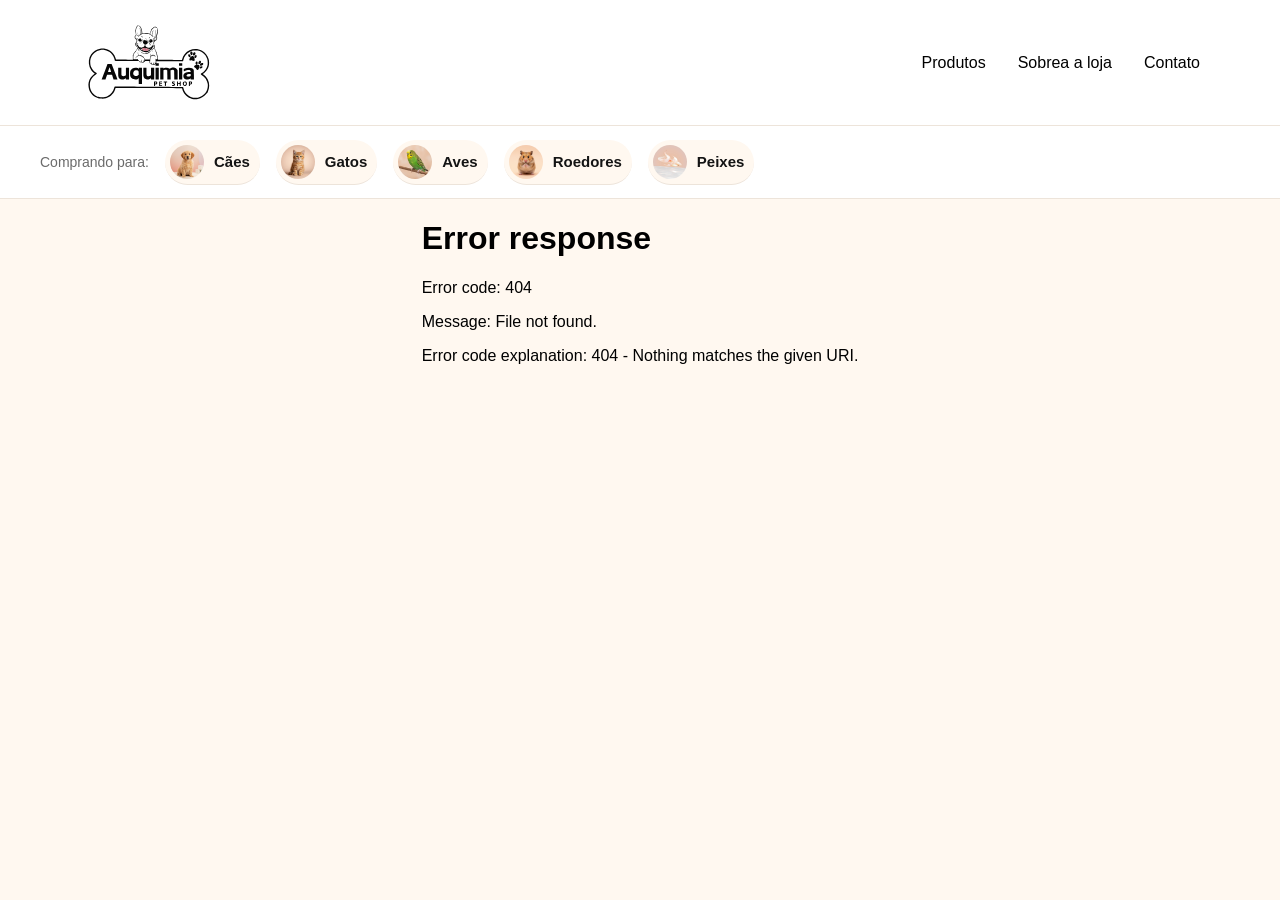
==== produtos.html @ 5ba9a5be "Pagina de produtos" ====
<!DOCTYPE html>
<html lang="en">
<head>
    <meta charset="UTF-8">
    <meta name="viewport" content="width=device-width, initial-scale=1.0">
    <title>Auquimia - Produtos</title>
    <link rel="stylesheet" href="css/main.css">
    <link rel="stylesheet" href="css/produtos.css">
    <link rel="shortcut icon" href="img/paw.svg" type="image/x-icon">
</head>
<body>
    <div id="header"> </div>

    <div id="selecAnim" class="txtPqCinz">Comprando para:
        <div class="anim"><img src="img/icones_selec/caes.png" alt=""> Cães</div>
        <div class="anim"><img src="img/icones_selec/gatos.png" alt=""> Gatos</div>
        <div class="anim"><img src="img/icones_selec/aves.png" alt=""> Aves</div>
        <div class="anim"><img src="img/icones_selec/roedores.png" alt=""> Roedores</div>
        <div class="anim"><img src="img/icones_selec/peixes.jpg" alt=""> Peixes</div>
    </div>

    <div id="footer"> </div>
    <script src="js/headerFooter.js"></script>
</body>
</html>
---- css/main.css ----
:root{
    --preto:     #141414;
    --coral:     #ff7a59;
    --coralEsc:  #e85c3a;
    --areia:     #fff8f0;
    --branco:    #ffffff;
    --borda:     #ede4da;
    --texto:     #2b2b2b;
    --textoSuav: #6b6b6b;
    --verde:     #2ec4b6;

}
body{
    background-color: var(--areia);
    margin: 0;
    font-family: "Inter", sans-serif;
    display: flex;
    flex-direction: column;
    justify-content: center;
    align-items: center;

}
.tituloGrande{
    font-size: 40px;
    font-weight: bold;
}
.tituloSecao{
    font-size: 28px;
    font-weight: bold;
}
.subtitulo{
    font-size: 20px;
    font-weight: 600;
}
.textocinza{
    font-size: 18px;
    color: var(--textoSuav);
}
.txtPqCinz{
    font-size: 14px;
    font-weight: 500;
    color: var(--textoSuav);
}
.miniText{
    color: var(--textoSuav);
    font-size: 13px;
}
.textoOrange{
    font-size: 16px;
    color: var(--coral);
}
.logo_selc {
    display: flex;
    justify-content: center;
    
    & img{
        width: 160px;
        height: 101px;
    }
}

.space20{
    height: 20px;
    width:  0px;
}

#header{
    display: flex;
    align-items: center;
    background-color: var(--branco);
    height: 125px;
    width: 100%;
    border-bottom-width: 1px;
    border-bottom-style: solid;
    border-bottom-color: var(--borda);
        & img{
            padding-left: 80px;
            height: 79.67px;
            width: 138.23px;
        };
        & #menu{
            padding-right: 80px;
            margin-left: auto;
            display: flex;
            gap: 32px;
            & div{
                float: left;
            }
        }
    

}
#footer{

}
---- css/produtos.css ----
#selecAnim{
    height: 72px;
    width: 100%;
    background-color: var(--branco);
    display: flex;
    align-items: center;
    border-bottom-width: 1px;
    border-bottom-style: solid;
    border-bottom-color: var(--borda);
    padding-left: 80px;
    gap: 16px;
}
.anim{
    width: fit-content;
    height: 44px;
    background-color: var(--areia);
    border-radius: 50px 50px 50px 50px;
    display: flex;
    align-items: center;
    gap: 10px;
    padding: 0px 10px 0px 5px;
    border-bottom-width: 1px;
    border-bottom-style: solid;
    border-bottom-color: var(--borda);
    font-size: 15px;
    font-weight: 600;
    color: var(--preto);
    & img{
        width: 34px;
        height: 34px;
        border-radius: 50%;
    }
}
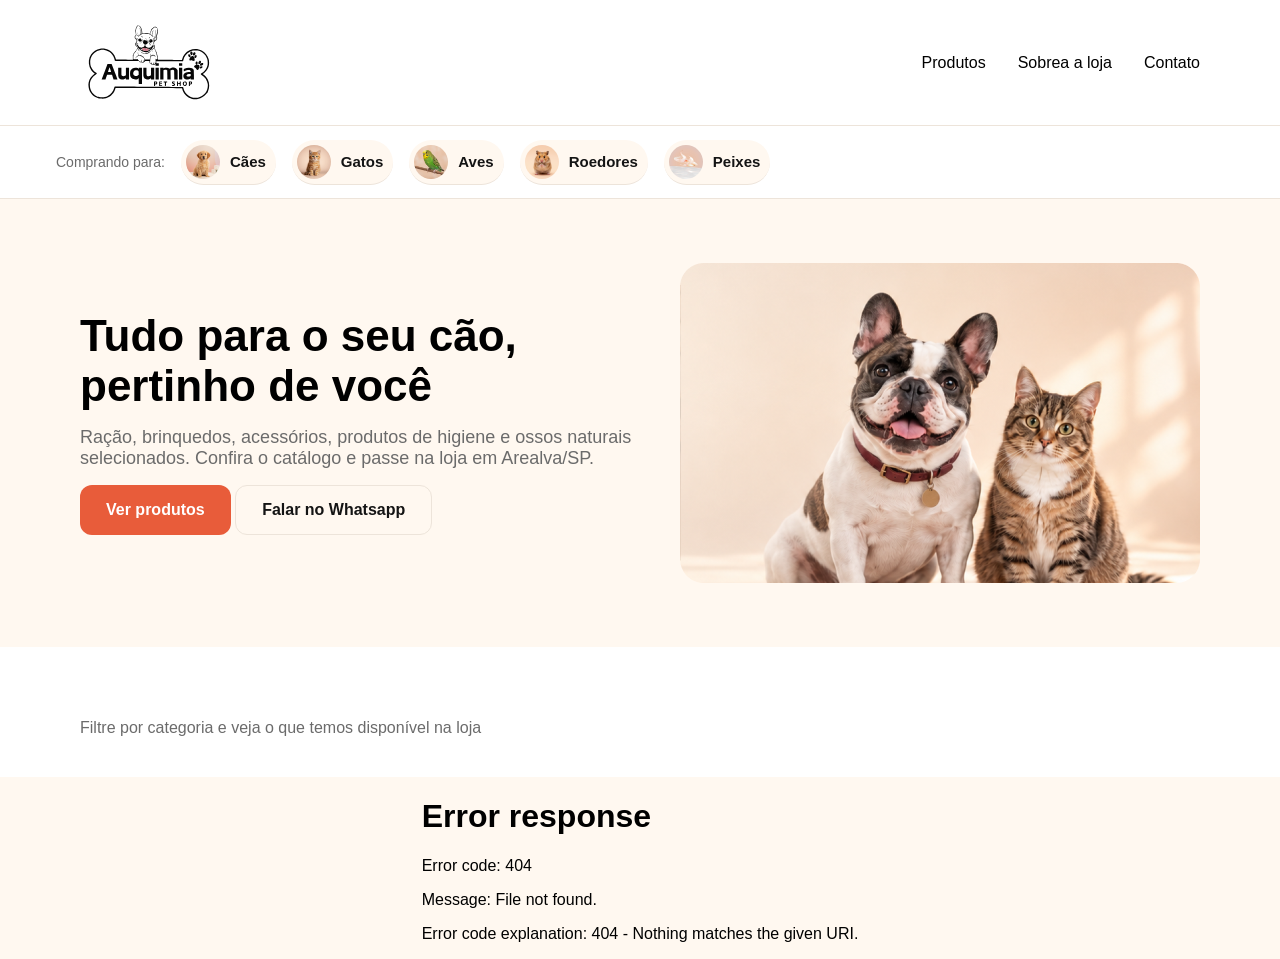
==== commit 5fe9884b: "Inicio de preparo para preencher listagem de produtos" ====
--- a/produtos.html
+++ b/produtos.html
@@ -11,15 +11,37 @@
 <body>
     <div id="header"> </div>
 
-    <div id="selecAnim" class="txtPqCinz">Comprando para:
-        <div class="anim"><img src="img/icones_selec/caes.png" alt=""> Cães</div>
-        <div class="anim"><img src="img/icones_selec/gatos.png" alt=""> Gatos</div>
-        <div class="anim"><img src="img/icones_selec/aves.png" alt=""> Aves</div>
-        <div class="anim"><img src="img/icones_selec/roedores.png" alt=""> Roedores</div>
-        <div class="anim"><img src="img/icones_selec/peixes.jpg" alt=""> Peixes</div>
+    <div id="selecAnim" class="txtPqCinz">
+        <div style="width: 40px;"></div>Comprando para:
+        <div id="cao" onclick="escolhe(this.id);" class="anim"><img src="img/icones_selec/caes.png" alt=""> Cães</div>
+        <div id="gato" onclick="escolhe(this.id);" class="anim"><img src="img/icones_selec/gatos.png" alt=""> Gatos</div>
+        <div id="ave" onclick="escolhe(this.id);" class="anim"><img src="img/icones_selec/aves.png" alt=""> Aves</div>
+        <div id="roedor" onclick="escolhe(this.id);"  class="anim"><img src="img/icones_selec/roedores.png" c alt=""> Roedores</div>
+        <div id="peixe" onclick="escolhe(this.id);" class="anim"><img src="img/icones_selec/peixes.jpg" alt=""> Peixes</div>
     </div>
+    <div class="hero">
+        <div class="heroDir">
+            <div class="tituloHero">Tudo para o seu cão, pertinho de você</div>
+            <div class="textocinza">Ração, brinquedos, acessórios, produtos de higiene e ossos naturais selecionados. Confira o catálogo e passe na loja em Arealva/SP.</div>
+            <div class="btns">
+                <button id="verProds">Ver produtos</button>
+                <button id="falarWts">Falar no Whatsapp</button>                
+            </div>
+        </div>
+        <img src="img/animais_zoom.png" alt=""> 
+    </div>
+    <div id="telaProds">
+        <div id="preencher" class="tituloMedio"></div>  
+        <div class="textoMdcinza">Filtre por categoria e veja o que temos disponível na loja</div>  
+        <div class="btnContainer">
 
+        </div>
+        <div id="prodContainer">
+            
+        </div>
+    </div>
     <div id="footer"> </div>
     <script src="js/headerFooter.js"></script>
+    <script src="js/prods.js"></script>
 </body>
 </html>
--- a/css/main.css
+++ b/css/main.css
@@ -20,8 +20,16 @@
     align-items: center;
 
 }
+.tituloHero{
+    font-size: 44px;
+    font-weight: bold;
+}
 .tituloGrande{
     font-size: 40px;
+    font-weight: bold;
+}
+.tituloMedio{
+    font-size: 32px;
     font-weight: bold;
 }
 .tituloSecao{
@@ -36,6 +44,10 @@
     font-size: 18px;
     color: var(--textoSuav);
 }
+.textoMdcinza{
+    font-size: 16px;
+    color: var(--textoSuav);
+}
 .txtPqCinz{
     font-size: 14px;
     font-weight: 500;
@@ -47,6 +59,11 @@
 }
 .textoOrange{
     font-size: 16px;
+    color: var(--coral);
+}
+.textoPqOrange{
+    font-size: 11px;
+    font-weight: 500;
     color: var(--coral);
 }
 .logo_selc {
@@ -77,6 +94,7 @@
             padding-left: 80px;
             height: 79.67px;
             width: 138.23px;
+            cursor: pointer;
         };
         & #menu{
             padding-right: 80px;
@@ -87,8 +105,6 @@
                 float: left;
             }
         }
-    
-
 }
 #footer{
 
--- a/css/produtos.css
+++ b/css/produtos.css
@@ -7,9 +7,9 @@
     border-bottom-width: 1px;
     border-bottom-style: solid;
     border-bottom-color: var(--borda);
-    padding-left: 80px;
     gap: 16px;
 }
+
 .anim{
     width: fit-content;
     height: 44px;
@@ -25,9 +25,90 @@
     font-size: 15px;
     font-weight: 600;
     color: var(--preto);
+    cursor: pointer;
     & img{
         width: 34px;
         height: 34px;
         border-radius: 50%;
     }
+    transition: transform 0.3s ease-in-out; 
+}
+.anim:hover{
+    transform: scale(1.1);
+}
+.active{
+    background-color: var(--coralEsc);   
+    color: var(--branco); 
+}
+.hero{
+    display: flex;
+    align-items: center;
+    width: 100%;
+    height: 448px;
+    & .heroDir{
+        display: flex;
+        flex-direction: column;
+        margin-left: 80px;
+        width: 590px;
+        gap: 16px;
+    }
+    & img{
+        width: 520px; 
+        height: 320px;   
+        margin-right: 80px;
+        margin-left: auto; 
+    }
+}
+button{
+    height: 50px;
+    border-radius: 12px;
+    font-size: 16px;
+    font-weight:600;
+    border-style: solid;
+    border-width: 1.5px;
+    padding-left: 26px;
+    padding-right: 26px;
+    cursor: pointer;
+}
+#verProds{
+    color: var(--branco);
+    background-color: var(--coralEsc);
+    border-style: none;
+}
+#falarWts{
+    color: var(--preto);
+    background-color: var(--areia);
+    border-color: var(--borda);
+}
+
+#prodContainer{
+    gap: 25px;
+    grid-template-columns: repeat(4, 1fr);
+}
+.prod{
+    border-radius: 12px;
+    border-color: var(--borda);
+    border-style: solid;
+    border-width: 1px;
+}
+
+.nomeTitu{
+    font-weight: 500;
+    font-size: 17;
+}
+#preencher{margin-top: 72px;}
+.btnContainer{
+    height: 40px;
+}
+.desc{
+    color: var(--textoSuav);
+    font-size: 14px;
+}
+#telaProds{
+    width: 100%;
+    background-color: var(--branco);
+    gap: 24px;
+    & div{
+        margin-left: 80px;
+    }
 }
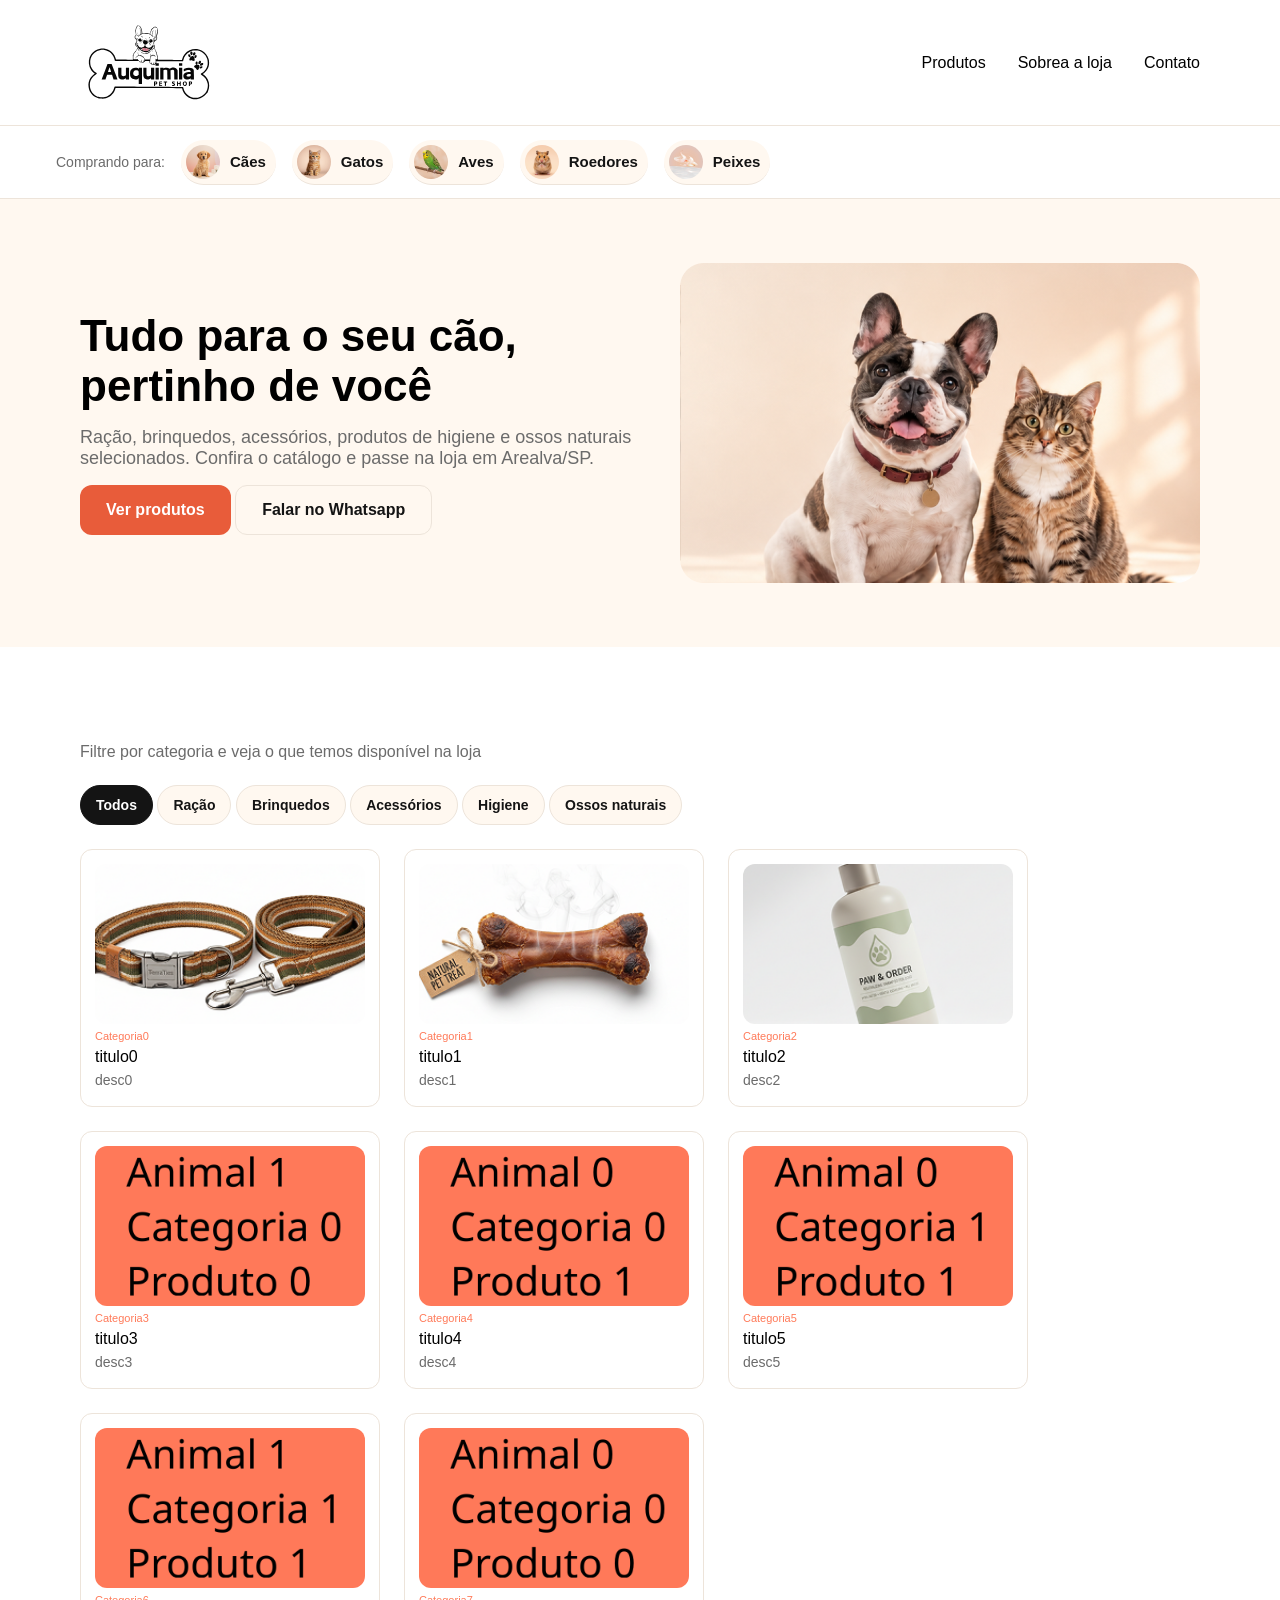
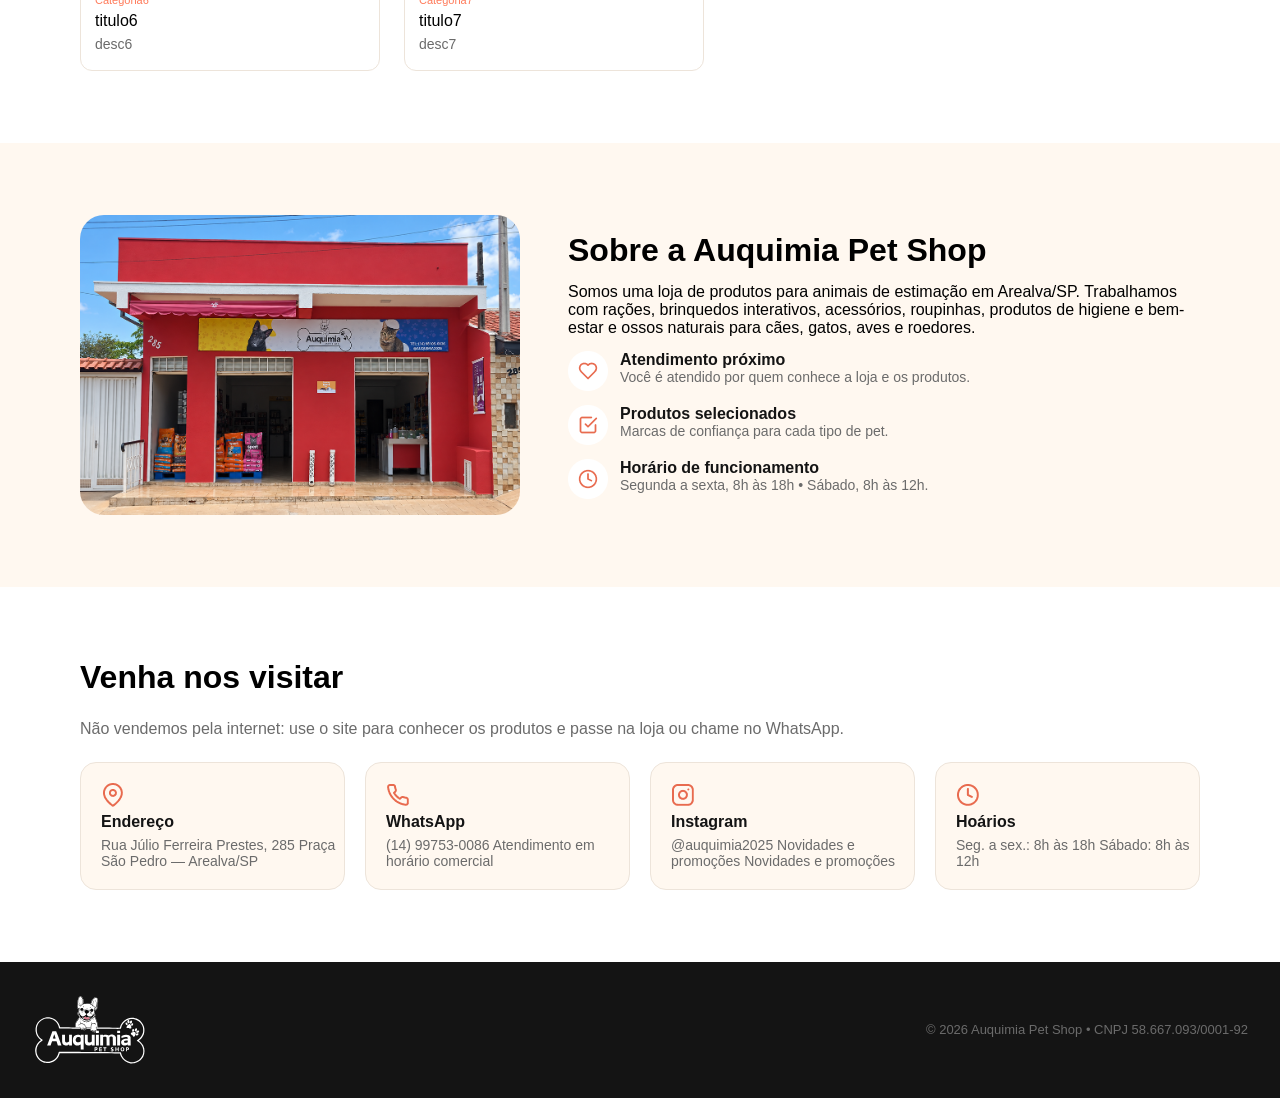
==== commit f4dddc70: "tela de produtos parcialmente completa" ====
--- a/produtos.html
+++ b/produtos.html
@@ -34,10 +34,106 @@
         <div id="preencher" class="tituloMedio"></div>  
         <div class="textoMdcinza">Filtre por categoria e veja o que temos disponível na loja</div>  
         <div class="btnContainer">
-
+            <button class="btnCateg btnAtivado" onclick="btnCateg(this)">Todos</button>
+            <button class="btnCateg" onclick="btnCateg(this)">Ração</button>
+            <button class="btnCateg" onclick="btnCateg(this)">Brinquedos</button>
+            <button class="btnCateg" onclick="btnCateg(this)">Acessórios</button>
+            <button class="btnCateg" onclick="btnCateg(this)">Higiene</button>
+            <button class="btnCateg" onclick="btnCateg(this)">Ossos naturais</button>
         </div>
         <div id="prodContainer">
             
+        </div>
+    </div>
+    <div id="sobreLoja">
+        <img src="img/frente_loja.png" alt="">
+        <div class="sobreTexto">
+            <div class="tituloMedio">
+                Sobre a Auquimia Pet Shop
+            </div>
+            <div class="textoMedcinza">
+                Somos uma loja de produtos para animais de estimação em Arealva/SP. Trabalhamos com rações, brinquedos interativos, acessórios, roupinhas, produtos de higiene e bem-estar e ossos naturais para cães, gatos, aves e roedores.
+            </div>
+            <div class="infobox"><img src="img/bolaCorac.png" alt="">
+                <div class="doisText">
+                    <div class="text16Semibold">
+                        Atendimento próximo
+                    </div>
+                    <div class="txtPqCinz">
+                        Você é atendido por quem conhece a loja e os produtos.
+                    </div>
+                </div>
+            </div>
+            <div class="infobox"><img src="img/bolaCheck.png" alt="">
+                <div class="doisText">
+                    <div class="text16Semibold">
+                        Produtos selecionados
+                    </div>
+                    <div class="txtPqCinz">
+                        Marcas de confiança para cada tipo de pet.
+                    </div>
+                </div>
+            </div>
+            <div class="infobox"><img src="img/bolaRelog.png" alt="">
+                <div class="doisText">
+                    <div class="text16Semibold">
+                        Horário de funcionamento
+                    </div>
+                    <div class="txtPqCinz">
+                        Segunda a sexta, 8h às 18h • Sábado, 8h às 12h.
+                    </div>
+                </div>
+            </div>
+        </div>
+    </div>
+    <div id="contatos">
+        <div class="tituloMedio">
+            Venha nos visitar
+        </div>
+        <div class="textoMdcinza">
+            Não vendemos pela internet: use o site para conhecer os produtos e passe na loja ou chame no WhatsApp.
+        </div>
+        <div id="contatosBox">
+            <div class="contCards">
+                <img src="img/📍 icon.png" alt="">
+                <div class="text16Semibold">
+                    Endereço
+                </div>
+                <div class="txtPqCinz">
+                    Rua Júlio Ferreira Prestes, 285 
+                    Praça São Pedro — Arealva/SP
+                </div>
+            </div>
+            <div class="contCards">
+                <img src="img/📱 icon.png" alt="">
+                <div class="text16Semibold">
+                    WhatsApp
+                </div>
+                <div class="txtPqCinz">
+                    (14) 99753-0086 
+                    Atendimento em horário comercial
+                </div>
+            </div>
+            <div class="contCards">
+                <img src="img/📷 icon.png" alt="">
+                <div class="text16Semibold">
+                    Instagram
+                </div>
+                <div class="txtPqCinz">
+                    @auquimia2025 Novidades e promoções
+                    Novidades e promoções
+                </div>
+            </div>
+            <div class="contCards">
+                <img src="img/🕗 icon.png" alt="">
+                <div class="text16Semibold">
+                    Hoários
+                </div>
+                <div class="txtPqCinz">
+                    Seg. a sex.: 8h às 18h
+                    Sábado: 8h às 12h
+                </div>
+            </div>
         </div>
     </div>
     <div id="footer"> </div>
--- a/css/main.css
+++ b/css/main.css
@@ -39,6 +39,11 @@
 .subtitulo{
     font-size: 20px;
     font-weight: 600;
+}
+.text16Semibold{
+    font-size: 16px;
+    font-weight: 600;
+    color: var(--preto);
 }
 .textocinza{
     font-size: 18px;
@@ -106,7 +111,23 @@
             }
         }
 }
+
 #footer{
-
+    display: flex;
+    inline-size: 100%;
+    box-sizing: border-box;
+    background-color: var(--preto);
+    height: 136px;
+    justify-content: center;
+    align-items: center;
+    & img{
+        width: 116px;
+        height: 72px;
+        margin-left: 32px;
+    }
+    .miniText{
+        margin-right: 32px;
+        margin-left: auto;
+    }
 }
 
--- a/css/produtos.css
+++ b/css/produtos.css
@@ -82,14 +82,27 @@
 }
 
 #prodContainer{
-    gap: 25px;
-    grid-template-columns: repeat(4, 1fr);
+    display: flex;
+    flex-wrap: wrap;
+    gap: 24px;
+    
 }
 .prod{
     border-radius: 12px;
     border-color: var(--borda);
     border-style: solid;
     border-width: 1px;
+    padding: 14px 14px 18px 14px;
+    gap: 6px;
+    display: flex;
+    flex-direction: column;
+    width: fit-content;
+    & img{
+        width: 270px;
+        height: 160px;
+        border-radius: 12px;
+        object-fit: cover;
+    }
 }
 
 .nomeTitu{
@@ -98,17 +111,96 @@
 }
 #preencher{margin-top: 72px;}
 .btnContainer{
-    height: 40px;
-}
+    & button{
+        height: 40px;
+        border-radius: 50px;
+        font-size: 14px;
+        font-weight: 600;
+        padding-left: 15px;
+        padding-right: 15px;
+        border-color: var(--borda);
+        color: var(--preto);
+        background-color: var(--areia);
+    }
+    & .btnAtivado{
+        border-color: var(--preto);
+        color: var(--branco);
+        background-color: var(--preto);
+    }
+}
+
 .desc{
     color: var(--textoSuav);
     font-size: 14px;
 }
 #telaProds{
+    display: flex;
+    flex-direction: column;
     width: 100%;
     background-color: var(--branco);
     gap: 24px;
-    & div{
+    & > div{
         margin-left: 80px;
     }
+    padding-bottom: 72px;
+}
+#sobreLoja{
+    display: flex;
+    flex-direction: row;
+    gap: 48px;
+    padding: 72px 80px;
+    justify-content: center;
+    align-items: center;
+    & > img{
+        width: 440px;
+        height: 300px;
+        border-radius: 24px;
+    }
+}
+.sobreTexto{
+    display: flex;
+    flex-direction: column;
+    gap: 14px;
+}
+.infobox{
+    display: flex;
+    flex-direction: row;
+    gap: 12px;
+}
+#contatos{
+    gap: 24px;
+    padding-top: 72px;
+    padding-bottom: 72px;
+    margin: 0px;
+    padding-left: 80px;
+    padding-right: 80px;
+    display: flex;
+    flex-direction: column;
+    background-color: var(--branco);
+    inline-size: 100%;
+    box-sizing: border-box;
+}
+#contatosBox{
+    gap: 20px;
+    display: flex;
+    flex-direction: row;
+    width: 100%;    
+}
+.contCards{
+    display: flex;
+    flex-direction: column;
+    background-color: var(--areia);
+    border-color: var(--borda);
+    border-style: solid;
+    border-width: 1px;
+    padding-top: 20px;
+    padding-bottom: 20px;
+    border-radius: 16px;
+    padding-left: 20px;
+    flex: 0 1 calc((100% - (20px * 3))/4);
+    gap: 6px;
+    & img{
+        width: 23.8px;
+        height: 23.8px;
+    }
 }
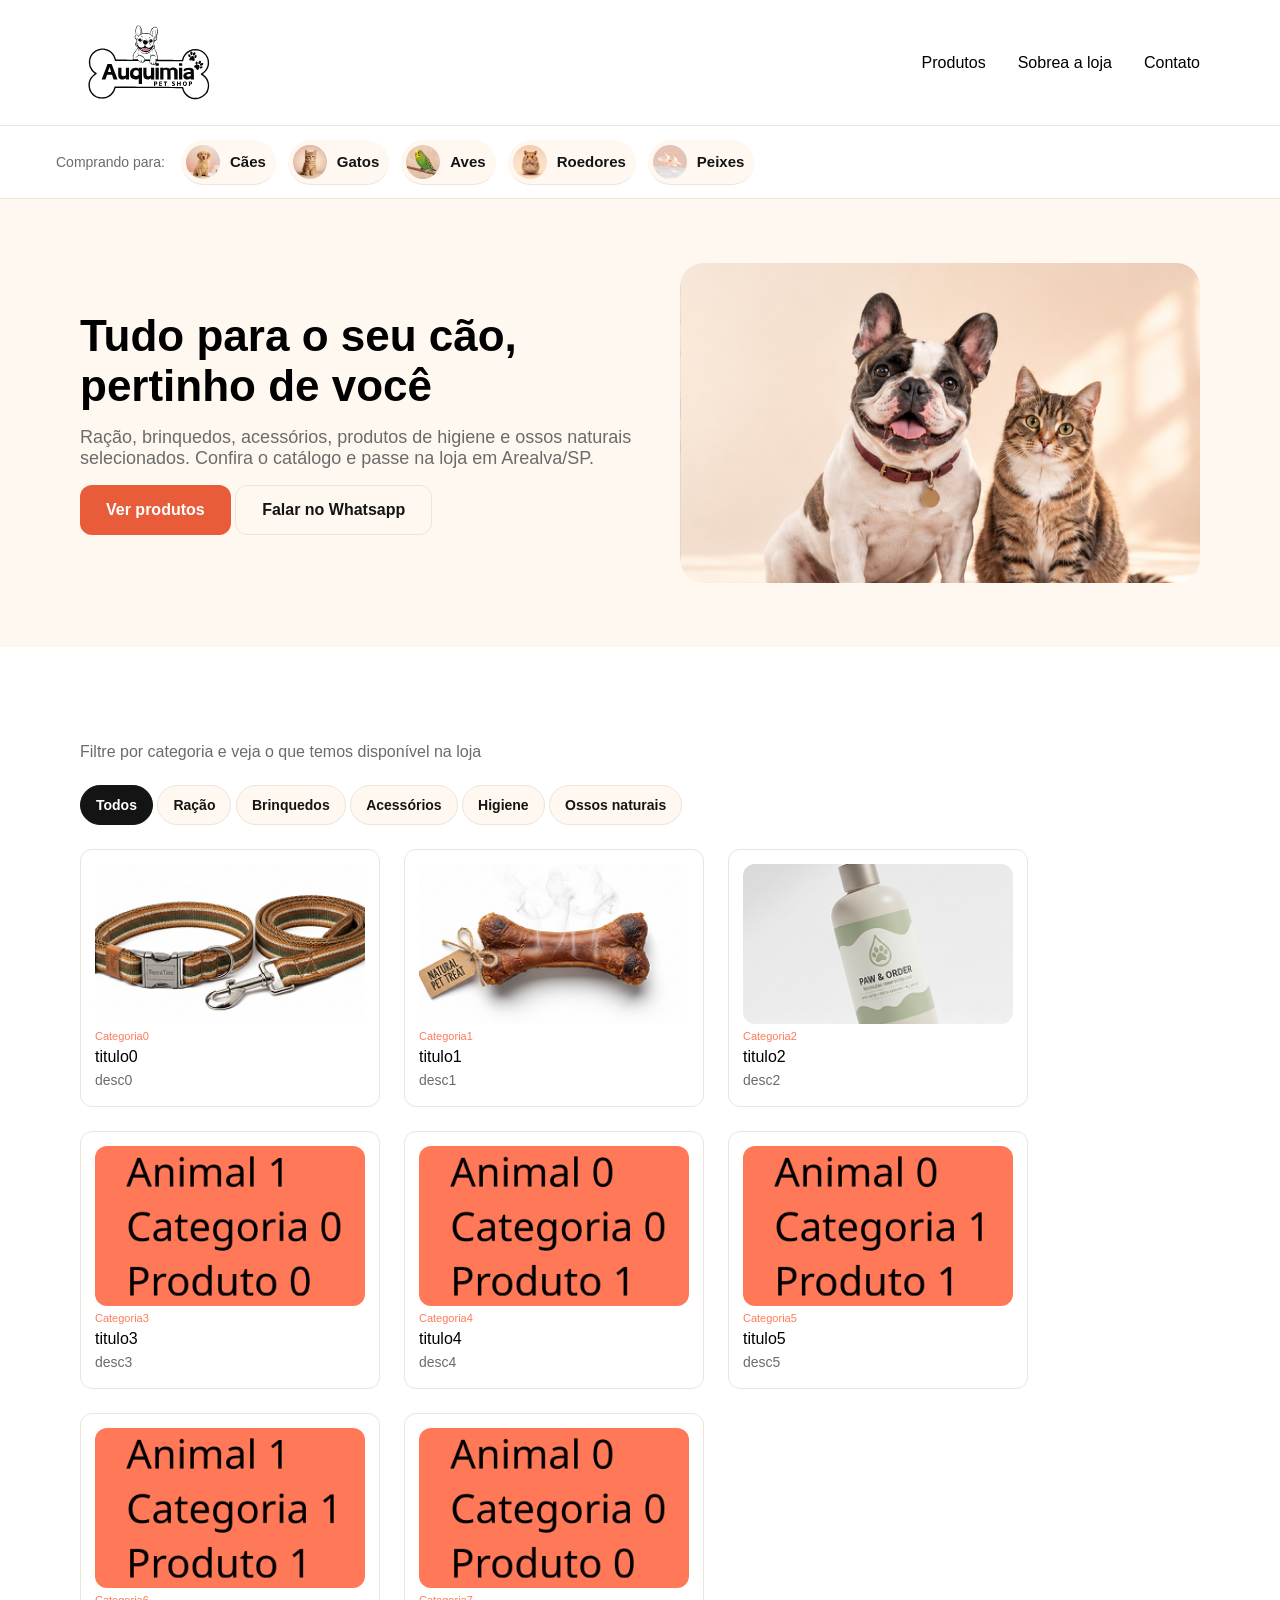
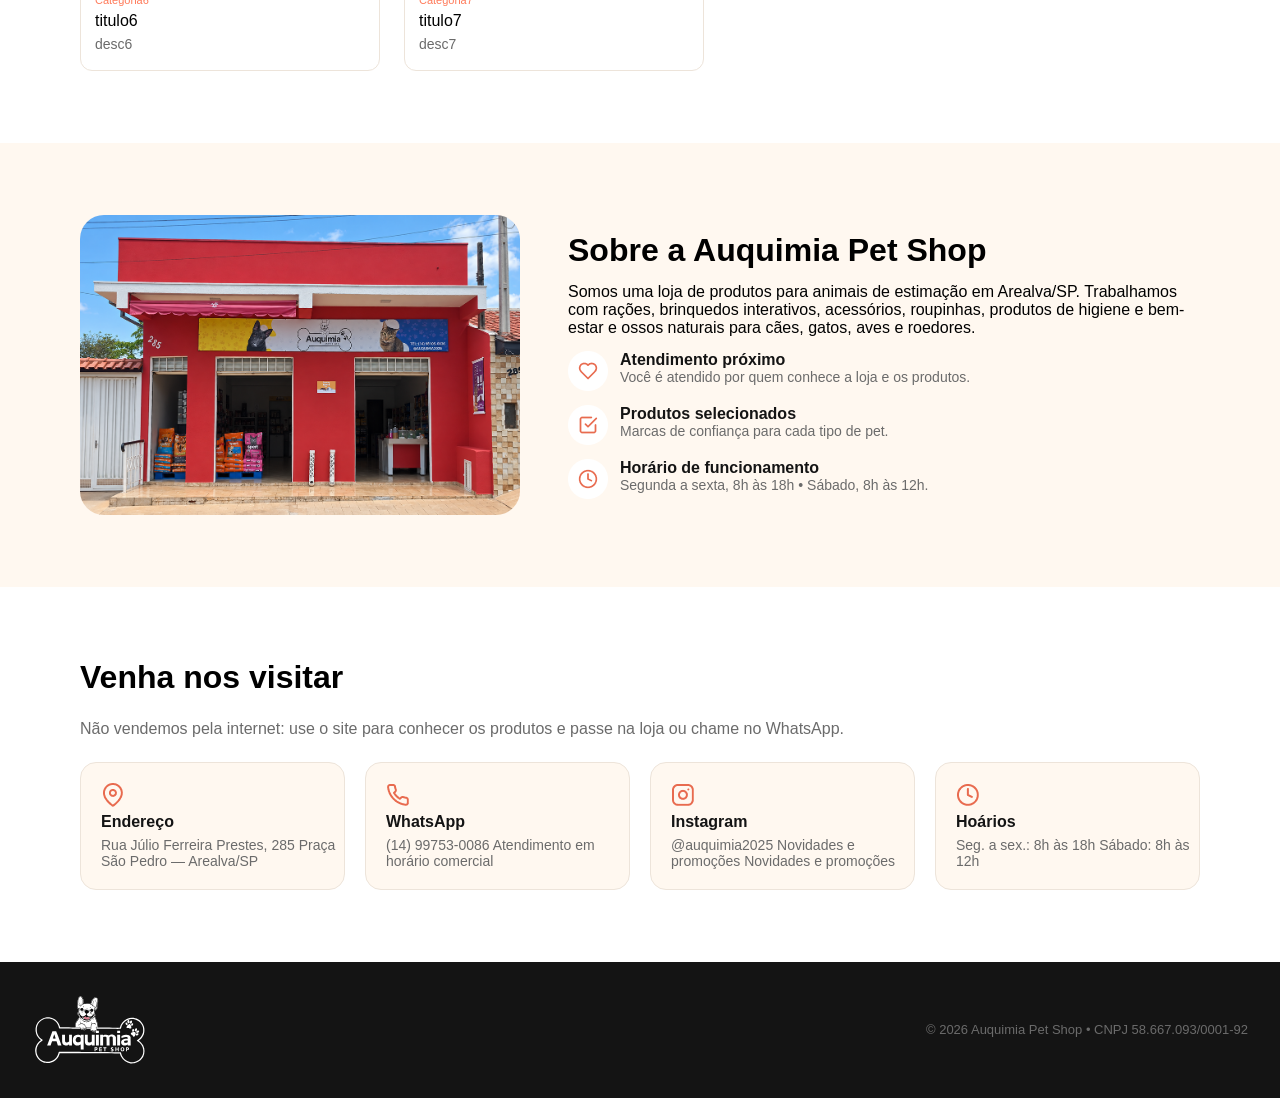
==== commit b115ac31: "Responsividade colocada para revisão" ====
--- a/produtos.html
+++ b/produtos.html
@@ -12,12 +12,14 @@
     <div id="header"> </div>
 
     <div id="selecAnim" class="txtPqCinz">
-        <div style="width: 40px;"></div>Comprando para:
+        <div style="width: 40px;"></div><div>Comprando para:</div>
+        <div id="animalbuttonContainer">
         <div id="cao" onclick="escolhe(this.id);" class="anim"><img src="img/icones_selec/caes.png" alt=""> Cães</div>
         <div id="gato" onclick="escolhe(this.id);" class="anim"><img src="img/icones_selec/gatos.png" alt=""> Gatos</div>
         <div id="ave" onclick="escolhe(this.id);" class="anim"><img src="img/icones_selec/aves.png" alt=""> Aves</div>
         <div id="roedor" onclick="escolhe(this.id);"  class="anim"><img src="img/icones_selec/roedores.png" c alt=""> Roedores</div>
         <div id="peixe" onclick="escolhe(this.id);" class="anim"><img src="img/icones_selec/peixes.jpg" alt=""> Peixes</div>
+        </div>
     </div>
     <div class="hero">
         <div class="heroDir">
--- a/css/produtos.css
+++ b/css/produtos.css
@@ -36,6 +36,11 @@
 .anim:hover{
     transform: scale(1.1);
 }
+#animalbuttonContainer{
+    display: flex;
+    gap: 12px;
+}
+
 .active{
     background-color: var(--coralEsc);   
     color: var(--branco); 
@@ -85,7 +90,7 @@
     display: flex;
     flex-wrap: wrap;
     gap: 24px;
-    
+    width: 85%;    
 }
 .prod{
     border-radius: 12px;
@@ -203,4 +208,109 @@
         width: 23.8px;
         height: 23.8px;
     }
+}
+@media(max-width: 1040px) {
+    .hero{
+        flex-direction: column;    
+        height: auto;
+        padding-bottom: 40px;
+        padding-top: 40px;
+        gap: 16px;
+        width: auto;
+        & img{
+            margin-right: auto;
+            width: 90%;
+            object-fit: cover;
+            border-radius: 20px;
+
+        }
+        & .heroDir{
+            width: 90%;
+        }
+    }    
+    #selecAnim{
+        flex-direction: column;
+        align-items: start;
+        
+        height: 100px;
+    }
+    #selecAnim > *{
+    padding-left: 80px;
+    }
+ 
+    #telaProds{
+        align-items: start;
+        width: auto;
+        & > div{
+            width: auto;
+            margin-left: 10%;
+            margin-right: auto;
+            
+        }
+    }
+    #sobreLoja{
+        flex-direction: column;
+        width: 95%;
+        margin-left: auto;
+        margin-right: auto;
+        padding-left: 0px;
+        padding-right: 0px;
+        & > img{
+            margin-right: auto;
+            width: 90%;
+            object-fit: cover;
+            border-radius: 20px;
+        }
+    }
+    #contatos{
+        padding-left: 40px;
+        padding-right: 40px;
+    }
+    #contatosBox{
+        
+        flex-wrap: wrap;
+    }
+    .contCards{
+        flex: 0 1 45%;;
+    }
+    #footer{
+        align-items: center;
+        flex-direction: column;
+        gap: 5px;
+        padding-bottom: 30px;
+        & img{
+        width: auto;
+        height: 157px;
+        margin-left: 0px;
+    }
+    .miniText{
+        display: flex;
+        justify-content: center;
+        width: 100%;
+        padding-bottom: 10px;
+        background-color: var(--preto);
+        margin: 0px;
+    }
+   
+    }
+}
+@media(max-width: 719px) {
+    .contCards{
+        flex: 0 1 100%;
+    }
+    #animalbuttonContainer{
+        width:calc(100vw - 100px);
+        overflow-x: scroll;
+        overflow-y: hidden;
+        padding-right: 80px;
+    }
+    .btns{
+        display: flex;
+        gap: 10px;
+        flex-wrap: wrap;
+    }
+}
+
+@media(max-width: 390px) {
+
 }
